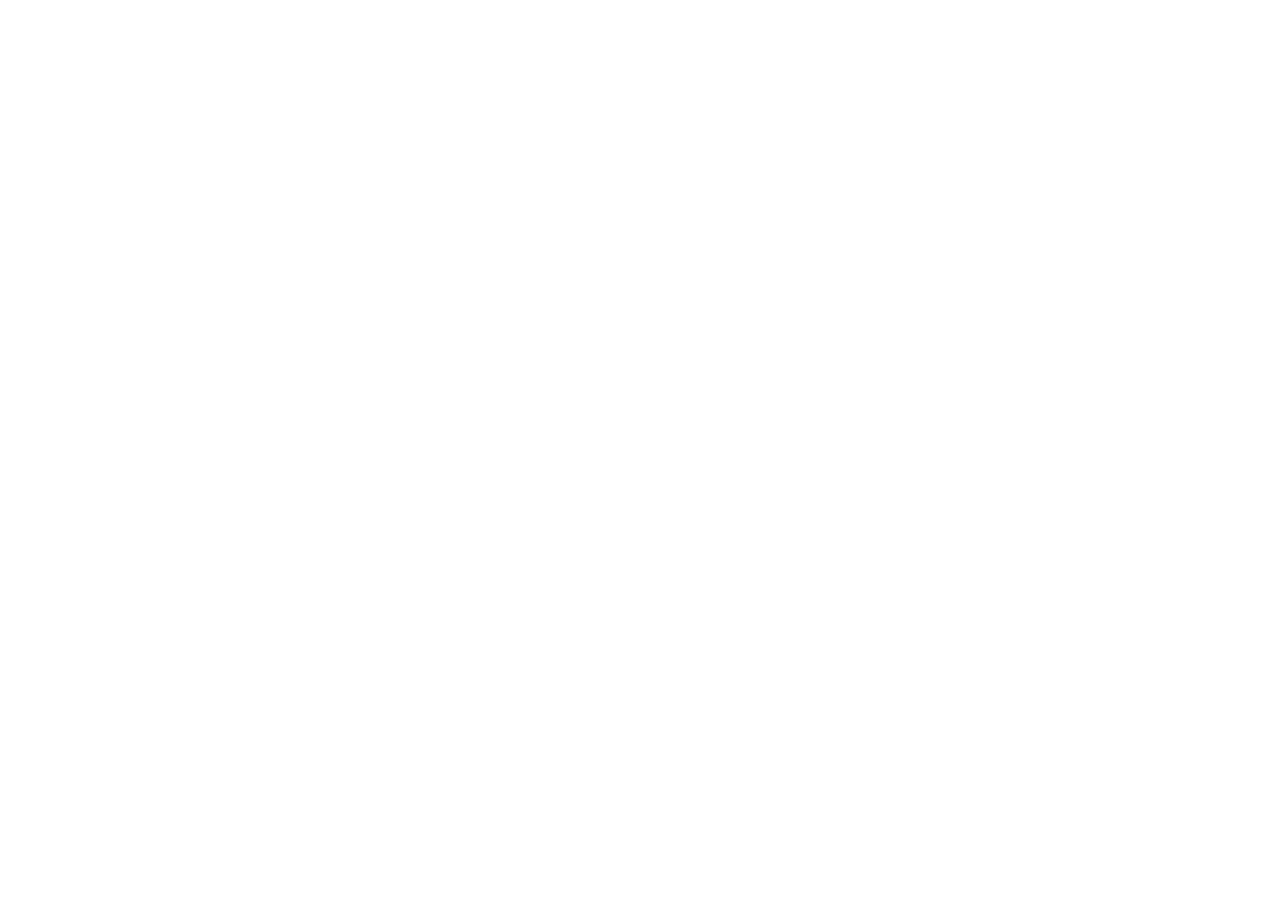
==== resume.html @ 09a9e6ef "simple commit" ====
<!DOCTYPE html>
<html lang="en">
<head>
    <meta charset="UTF-8">
    <meta name="viewport" content="width=device-width, initial-scale=1.0">
    <title>my resume </title>
</head>
<body>
    
</body>
</html>
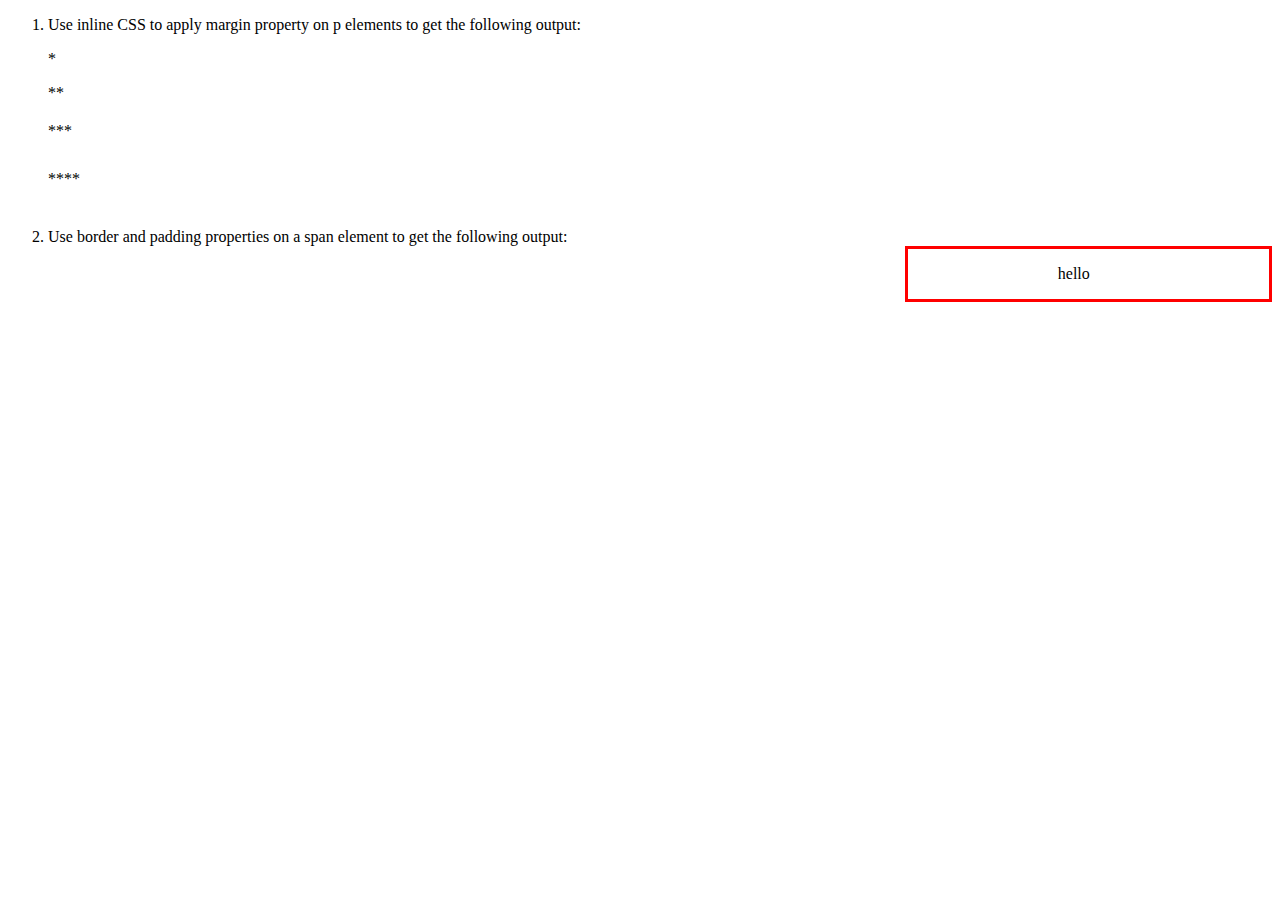
==== commit 9bf7bbe6: "merging" ====
--- a/resume.html
+++ b/resume.html
@@ -1,11 +1,35 @@
 <!DOCTYPE html>
 <html lang="en">
 <head>
-    <meta charset="UTF-8">
-    <meta name="viewport" content="width=device-width, initial-scale=1.0">
-    <title>my resume </title>
+<meta charset="UTF-8">
+<meta name="viewport" content="width=device-width, initial-scale=1.0">
+<title>Margin on Paragraphs</title>
+<style>
+.slove{
+    margin-left: 70%;
+    border: 3px solid red;
+    padding: 0px 0px 0px 150px;
+
+}
+</style>
 </head>
 <body>
-    
+    <ol>
+        <li>
+    <p>Use inline CSS to apply margin property on p elements to get the following output:</p>
+</li>
+<p style="margin-bottom: 10px">*</p>
+<p style="margin-bottom: 20px">**</p>
+<p style="margin-bottom: 30px">***</p>
+<p style="margin-bottom: 40px">****</p>
+<p>
+    <li>
+        Use border and padding properties on a span element to get the following output:
+    </li>
+    <div class="slove">
+    <p>hello</p>
+</div>
+</p>
+</ol>
 </body>
 </html>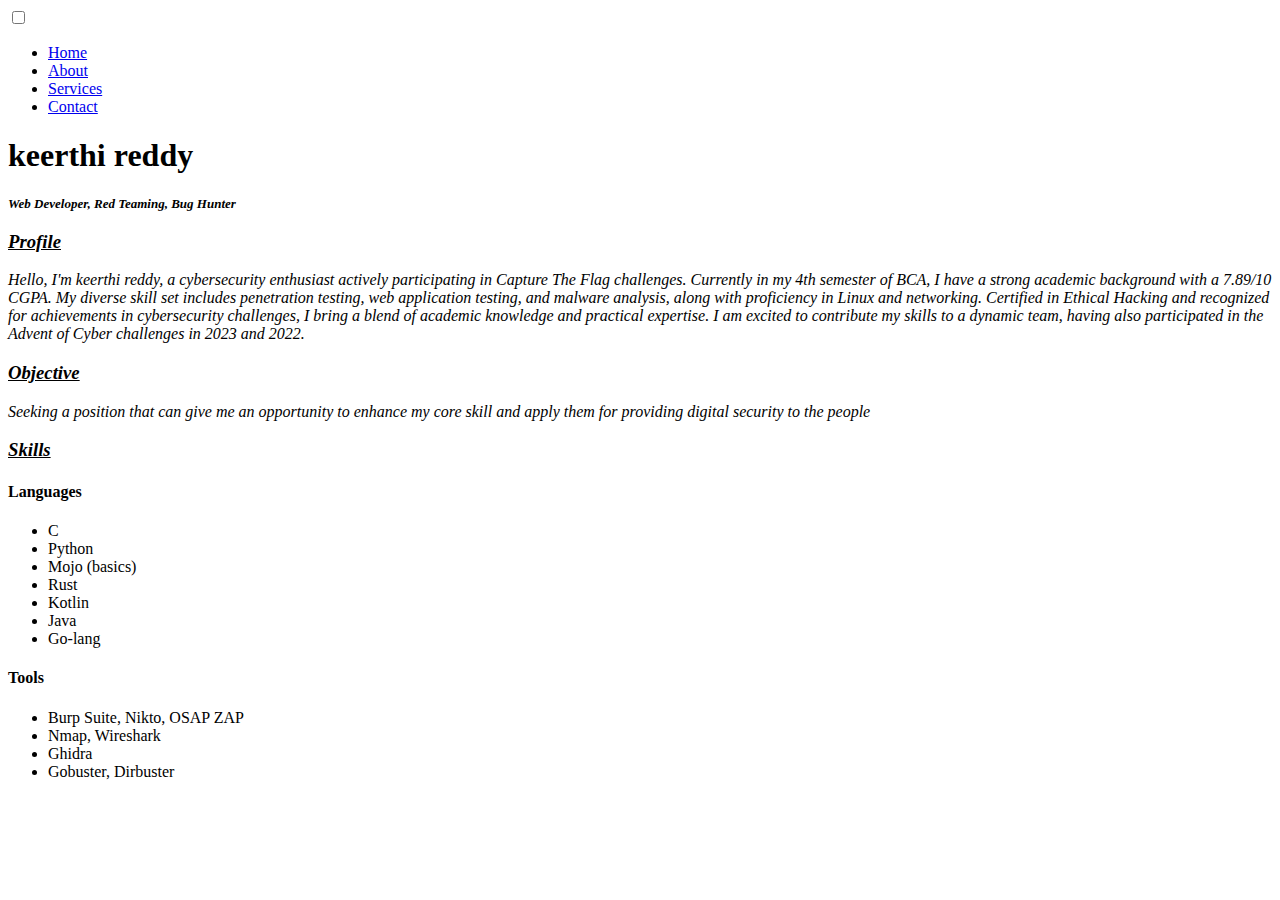
==== commit b26d0653: "resume" ====
--- a/resume.html
+++ b/resume.html
@@ -1,35 +1,103 @@
 <!DOCTYPE html>
 <html lang="en">
 <head>
-<meta charset="UTF-8">
-<meta name="viewport" content="width=device-width, initial-scale=1.0">
-<title>Margin on Paragraphs</title>
-<style>
-.slove{
-    margin-left: 70%;
-    border: 3px solid red;
-    padding: 0px 0px 0px 150px;
-
-}
-</style>
+    <meta charset="UTF-8">
+    <meta name="viewport" content="width=device-width, initial-scale=1.0">
+    <meta name="author" content="keerthi reddy'>
+    <title>My Resume</title>
+    <link rel="stylesheet" href="https://cdnjs.cloudflare.com/ajax/libs/font-awesome/5.15.4/css/all.min.css">
+    <link rel="icon" type="images/png/webp" href="anon.webp">
+    <link rel="stylesheet" href="main.css">
+    <link rel="stylesheet" href="menu.css">
 </head>
 <body>
-    <ol>
-        <li>
-    <p>Use inline CSS to apply margin property on p elements to get the following output:</p>
-</li>
-<p style="margin-bottom: 10px">*</p>
-<p style="margin-bottom: 20px">**</p>
-<p style="margin-bottom: 30px">***</p>
-<p style="margin-bottom: 40px">****</p>
-<p>
-    <li>
-        Use border and padding properties on a span element to get the following output:
-    </li>
-    <div class="slove">
-    <p>hello</p>
-</div>
-</p>
-</ol>
+    <div class="menu-wrap">
+        <input type="checkbox" class="toggler">
+        <div class="hamburger"><div></div></div>
+        <div class="menu">
+          <div>
+            <div>
+              <ul>
+                <li><a href="#">Home</a></li>
+                <li><a href="#">About</a></li>
+                <li><a href="#">Services</a></li>
+                <li><a href="#">Contact</a></li>
+              </ul>
+            </div>
+          </div>
+        </div>
+      </div>
+    <div>
+        <h1>keerthi reddy</h1>
+    </div>
+    <div class="social-links">
+        <a href="#"><i class="fab fa-linkedin"></i></a>
+        <a href="#"><i class="fab fa-github"></i></a>
+        <a href="#"><i class="fab fa-twitter"></i></a>
+        <a href="#"><i class="fab fa-instagram"></i></a>
+    </div>
+    <div class="resume-content">
+        <font face="verdana" size="2">
+            <em>
+                <h4>Web Developer, Red Teaming, Bug Hunter</h4>
+            </em>
+        </font>
+        <p>
+            <font face="Open Sans">
+                <u><em><h3>Profile</h3></em></u>
+                
+                <i>
+                    Hello, I'm keerthi reddy, a cybersecurity enthusiast actively participating in Capture The Flag challenges. 
+                    Currently in my 4th semester of BCA, I have a strong academic background with a 7.89/10 CGPA. 
+                    My diverse skill set includes penetration testing, web application testing, and malware analysis, 
+                    along with proficiency in Linux and networking. Certified in Ethical Hacking and recognized for achievements in 
+                    cybersecurity challenges, I bring a blend of academic knowledge and practical expertise. 
+                    I am excited to contribute my skills to a dynamic team, having also participated in the Advent of Cyber challenges in 2023 and 2022.
+                </i>
+            </font>
+        </p>
+        <p>
+            <font face="Open Sans">
+                <u><em><h3>Objective </h3></em></u>
+                <i>Seeking a position that can give me an opportunity to enhance my core skill  and apply them for providing digital security to the people </i>
+            </font>
+        </p>
+        <p>
+            <font face="Open Sans">
+                <u><em><h3>Skills</h3></em></u>
+                <h4>Languages</h4>
+                <ul>
+                    <li>C</li>
+                    <li>Python</li>
+                    <li>Mojo (basics)</li>
+                    <li>Rust</li>
+                    <li>Kotlin</li>
+                    <li>Java</li>
+                    <li>Go-lang</li>
+                </ul>
+            </font>
+        </p>
+        <p>
+            <font face="Open Sans">
+                <h4>Tools</h4>
+                <ul>
+                    <li>Burp Suite, Nikto, OSAP ZAP</li>
+                    <li>Nmap, Wireshark</li>
+                    <li>Ghidra</li>
+                    <li>Gobuster, Dirbuster</li>
+                </ul>
+            </font>
+        </p>
+    </div>
+    </div>
+    <div class="cursor1"></div>
+    <div class="cursor2"></div>
+    <script>
+        var cursor1 = document.querySelector(".cursor1");
+        var cursor2 = document.querySelector(".cursor2");
+        document.addEventListener("mousemove", function(e) {
+            cursor1.style.transform = cursor2.style.transform = "translate(-50%, -50%) translate(" + e.clientX + "px, " + e.clientY + "px)";
+        });
+    </script>
 </body>
 </html>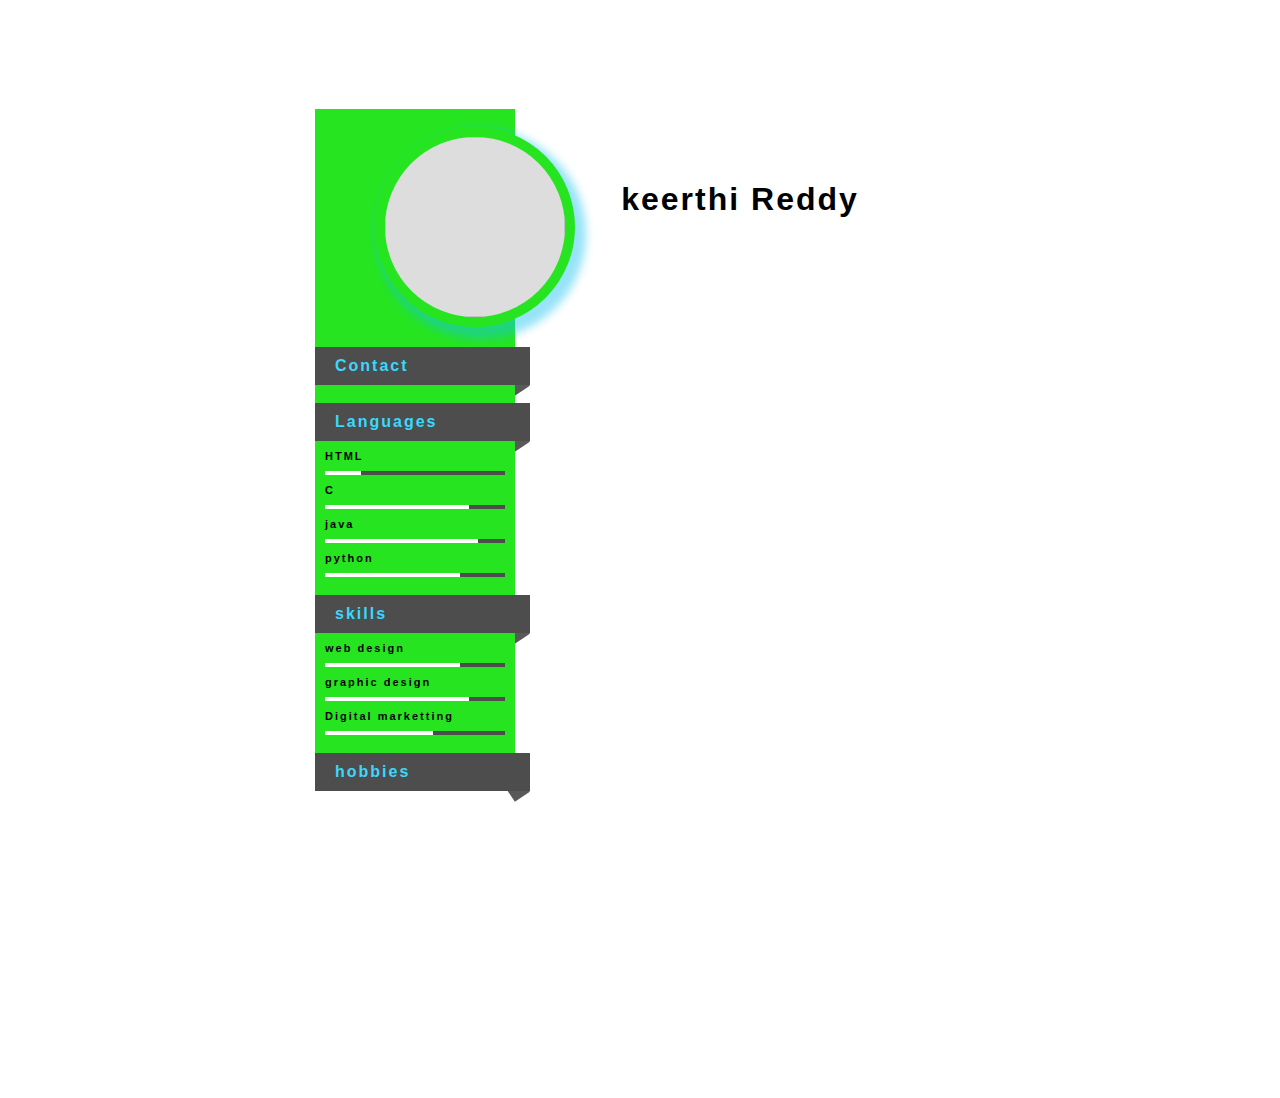
==== commit 0a2b6533: "resume" ====
--- a/resume.html
+++ b/resume.html
@@ -3,101 +3,110 @@
 <head>
     <meta charset="UTF-8">
     <meta name="viewport" content="width=device-width, initial-scale=1.0">
-    <meta name="author" content="keerthi reddy'>
-    <title>My Resume</title>
-    <link rel="stylesheet" href="https://cdnjs.cloudflare.com/ajax/libs/font-awesome/5.15.4/css/all.min.css">
-    <link rel="icon" type="images/png/webp" href="anon.webp">
-    <link rel="stylesheet" href="main.css">
-    <link rel="stylesheet" href="menu.css">
+    <title>Jeevan S</title>
+    <link rel="stylesheet" type="text/css" href="style.css">
+    <link href="https://fonts.googleapis.com/css?family=material+icons" rel="stylesheet">
+    <link rel="stylesheet" href="https://cdnjs.cloudflare.com/ajax/libs/font-awesome/6.5.1/css/all.min.css" integrity="sha512-DTOQO9RWCH3ppGqcWaEA1BIZOC6xxalwEsw9c2QQeAIftl+Vegovlnee1c9QX4TctnWMn13TZye+giMm8e2LwA==" crossorigin="anonymous" referrerpolicy="no-referrer" />
+    <link rel="icon"  type="images/pic.jpg"  href="images/pic.jpg">
 </head>
 <body>
-    <div class="menu-wrap">
-        <input type="checkbox" class="toggler">
-        <div class="hamburger"><div></div></div>
-        <div class="menu">
-          <div>
-            <div>
-              <ul>
-                <li><a href="#">Home</a></li>
-                <li><a href="#">About</a></li>
-                <li><a href="#">Services</a></li>
-                <li><a href="#">Contact</a></li>
-              </ul>
+
+ <div class="main">
+    <div class="left">
+        <br>
+        <div class="profile-img"><img src="images/pic.jpg"></div>
+
+        <div class="box-1">
+            <div class="heading">
+                <p>Contact</p>
             </div>
-          </div>
+            <center><p class="p1"><a href="tel:+91 7892894538"></a><i class="fa-solid fa-phone"></i>
+            <a href="mailto:jeevans2224@gmail.com"></a><i class="fa-solid fa-envelope"></i>
+            <a href="https://github.com/jeevan-s23/RESUME.git"><i class="fa-brands fa-github"></i></a>
+            <a href="www.linkedin.com/in/jeevan-s-b60b74243"><i class="fa-brands fa-linkedin"></i></a>
+            <a href=""></a><i class="fa-solid fa-location-dot"></i></p></center>
         </div>
-      </div>
-    <div>
-        <h1>keerthi reddy</h1>
+
+        <div class="box-1">
+            <div class="heading">
+                <p>Languages</p>
+            </div>
+
+            <p class="p1">HTML
+            <div class="skill-container">
+                <div class="skill html"></div>
+            </div>
+            </p>
+
+            <p class="p1">C
+            <div class="skill-container">
+                <div class="skill c"></div>
+            </div>
+            </p>
+
+            <p class="p1">java
+            <div class="skill-container">
+                <div class="skill java"></div>
+            </div>
+            </p>
+
+            <p class="p1">python
+            <div class="skill-container">
+                <div class="skill python"></div>
+            </div>
+            </p>
+        </div>
+        <br>
+        <div class="box-1">
+            <div class="heading">
+                <p>skills</p>
+            </div>
+
+            <p class="p1">web design 
+            <div class="skill-container">
+                <div class="skill web design"></div>
+            </div>
+            </p>
+
+            <p class="p1">graphic design
+            <div class="skill-container">
+                <div class="skill gra"></div>
+            </div>
+            </p>
+
+            <p class="p1">Digital marketting
+            <div class="skill-container">
+                <div class="skill dig"></div>
+            </div>
+            </p>
+        </div>
+
+        <br>
+        <div class="box-1">
+            <div class="heading">
+                <p>hobbies</p>
+            </div>
+
+            <div class="h-div"><center>
+                <i class="fa-solid fa-motorcycle"></i>
+                <i class="fa-solid fa-music"></i>
+                <i class="fa-solid fa-champagne-glasses"></i>                
+                <i class="fa-solid fa-bed"></i>
+                <i class="fa-solid fa-code"></i></center>
+            
+            </div>
+        </div>
+        
+
     </div>
-    <div class="social-links">
-        <a href="#"><i class="fab fa-linkedin"></i></a>
-        <a href="#"><i class="fab fa-github"></i></a>
-        <a href="#"><i class="fab fa-twitter"></i></a>
-        <a href="#"><i class="fab fa-instagram"></i></a>
-    </div>
-    <div class="resume-content">
-        <font face="verdana" size="2">
-            <em>
-                <h4>Web Developer, Red Teaming, Bug Hunter</h4>
-            </em>
-        </font>
-        <p>
-            <font face="Open Sans">
-                <u><em><h3>Profile</h3></em></u>
-                
-                <i>
-                    Hello, I'm keerthi reddy, a cybersecurity enthusiast actively participating in Capture The Flag challenges. 
-                    Currently in my 4th semester of BCA, I have a strong academic background with a 7.89/10 CGPA. 
-                    My diverse skill set includes penetration testing, web application testing, and malware analysis, 
-                    along with proficiency in Linux and networking. Certified in Ethical Hacking and recognized for achievements in 
-                    cybersecurity challenges, I bring a blend of academic knowledge and practical expertise. 
-                    I am excited to contribute my skills to a dynamic team, having also participated in the Advent of Cyber challenges in 2023 and 2022.
-                </i>
-            </font>
-        </p>
-        <p>
-            <font face="Open Sans">
-                <u><em><h3>Objective </h3></em></u>
-                <i>Seeking a position that can give me an opportunity to enhance my core skill  and apply them for providing digital security to the people </i>
-            </font>
-        </p>
-        <p>
-            <font face="Open Sans">
-                <u><em><h3>Skills</h3></em></u>
-                <h4>Languages</h4>
-                <ul>
-                    <li>C</li>
-                    <li>Python</li>
-                    <li>Mojo (basics)</li>
-                    <li>Rust</li>
-                    <li>Kotlin</li>
-                    <li>Java</li>
-                    <li>Go-lang</li>
-                </ul>
-            </font>
-        </p>
-        <p>
-            <font face="Open Sans">
-                <h4>Tools</h4>
-                <ul>
-                    <li>Burp Suite, Nikto, OSAP ZAP</li>
-                    <li>Nmap, Wireshark</li>
-                    <li>Ghidra</li>
-                    <li>Gobuster, Dirbuster</li>
-                </ul>
-            </font>
-        </p>
-    </div>
-    </div>
-    <div class="cursor1"></div>
-    <div class="cursor2"></div>
-    <script>
-        var cursor1 = document.querySelector(".cursor1");
-        var cursor2 = document.querySelector(".cursor2");
-        document.addEventListener("mousemove", function(e) {
-            cursor1.style.transform = cursor2.style.transform = "translate(-50%, -50%) translate(" + e.clientX + "px, " + e.clientY + "px)";
-        });
-    </script>
+
+    <div class="right"></div>
+        <div class="name-div">
+           <br><br><br><br><center><h1>keerthi Reddy</h1></center>
+        </div>
+    
+
+ </div>   
+    
 </body>
 </html>--- a/style.css
+++ b/style.css
@@ -0,0 +1,192 @@
+@import url("https://fonts.googleapis.com/css?family=monsterrat$display=swap");
+body
+{
+    background-image: linear-gradient(#636162, #blafaf);
+    height: 122vh;
+    font-weight: bold;
+    letter-spacing: 2px;
+}
+* {
+    margin: 0px; padding: 0px; font-family: 'montserrat', sans-serif;
+}
+.main
+{
+    background-color: rgb(255, 255, 255);
+    height: auto;
+    width: 650px;
+    position: absolute;
+    transform: translate(-50%,-50%);
+    left: 50%;
+    top: 50%;
+}
+.left
+{
+    background-color: #26e520;
+    width: 200px;
+    height: 100%;
+    float: left;
+}
+.right
+{
+    width: 450px;
+    float: left;
+}
+.profile-img
+{
+    height: 180px;
+    width: 180px;
+    background-color: #ddd;
+    border-radius: 50%;
+    margin-bottom: 20px;
+    margin-left: 60px;
+    border: 10px solid #26e520;
+    box-shadow: 6px 7px 9px 5px #18c1f073;  ;
+}
+.profile-img img
+{
+    width: 100%;
+    height: 100%;
+    border-radius: 50%;
+}
+.box-1
+{
+    position: relative;
+}
+.heading
+{
+    background-color: #4d4d4d;
+    padding: 10px;
+    color: #3bd8fb;
+    text-align: left;
+    padding-left: 20px;
+    margin-right: -15px;
+}
+.heading::after
+{
+    content: '';
+    position: absolute;
+    width: 21px;
+    height: 18px;
+    background-color: #5a5959;
+    left: 191px;
+    top: 26px;
+    transform: rotate(56deg);
+    z-index: -1;
+}
+.p1 .fa {
+    font-family: "Font Awesome";
+    font-size: 20px; /* adjust as needed */
+  }
+.fa-phone
+{
+    font-size: 25px;
+    color: black;
+}
+.fa-envelope
+{
+    font-size: 25px;
+    color: black;
+}
+.fa-github
+{
+    font-size: 25px;
+    color: black;
+}
+.fa-linkedin
+{
+    font-size: 25px;
+    color: black;
+}
+.fa-location-dot
+{
+    font-size: 25px;
+    color: black;
+}
+.p1
+{
+    padding: 9px 10px;
+    font-size: 11px;
+}
+.icons1
+{
+    font-size: 16px!important;
+    padding-right: 10px!important;
+    vertical-align: sub;
+}
+.skill-container
+{
+    width: 90%;
+    background-color: #4d4d4d;
+    margin: 0px 10px;
+}
+.skill
+{
+    text-align: right;
+    padding-top: 2px;
+    padding-bottom: 2px;
+    color: white;
+}
+.html
+{
+    width: 20%;
+    background-color: white;
+}
+.c
+{
+    width: 80%;
+    background-color: white;
+}
+.java
+{
+    width: 85%;
+    background-color: white;
+}
+.python
+{
+    width: 75%;
+    background-color: white;
+}
+.web
+{
+    width: 75%;
+    background-color: white;
+}
+.gra
+{
+    width: 80%;
+    background-color: white;
+}
+.dig
+{
+    width: 60%;
+    background-color: white;
+}
+.h-div .fa {
+    font-family: "Font Awesome";
+    font-size: 20px; /* adjust as needed */
+  }
+.fa-motorcycle
+{
+    font-size: 25px;
+    color: black;
+}
+.fa-music
+{
+    font-size: 25px;
+    color: black;
+}
+.fa-champagne-glasses
+{
+    font-size: 25px;
+    color: black;
+}
+.fa-bed
+{
+    font-size: 25px;
+    color: black;
+}
+.fa-code
+{
+    font-size: 25px;
+    color: black;
+}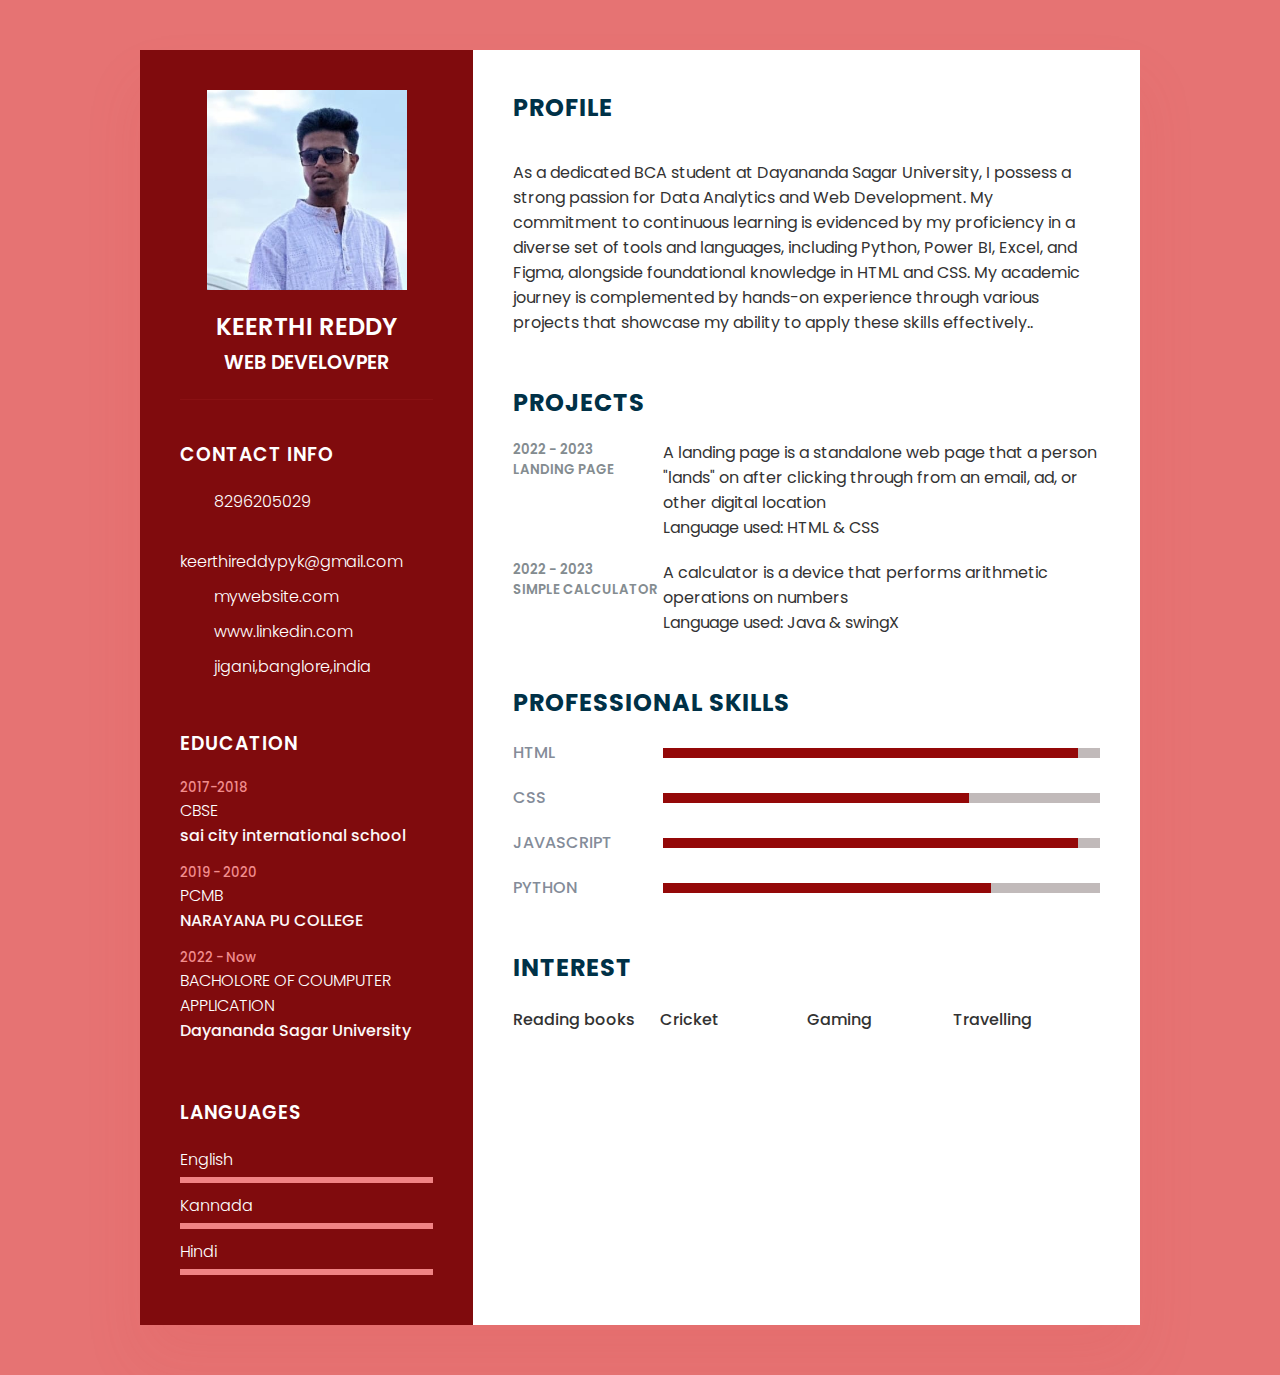
==== commit 717f924e: "eexp" ====
--- a/resume.html
+++ b/resume.html
@@ -1,112 +1,156 @@
 <!DOCTYPE html>
 <html lang="en">
 <head>
-    <meta charset="UTF-8">
     <meta name="viewport" content="width=device-width, initial-scale=1.0">
-    <title>Jeevan S</title>
-    <link rel="stylesheet" type="text/css" href="style.css">
-    <link href="https://fonts.googleapis.com/css?family=material+icons" rel="stylesheet">
-    <link rel="stylesheet" href="https://cdnjs.cloudflare.com/ajax/libs/font-awesome/6.5.1/css/all.min.css" integrity="sha512-DTOQO9RWCH3ppGqcWaEA1BIZOC6xxalwEsw9c2QQeAIftl+Vegovlnee1c9QX4TctnWMn13TZye+giMm8e2LwA==" crossorigin="anonymous" referrerpolicy="no-referrer" />
-    <link rel="icon"  type="images/pic.jpg"  href="images/pic.jpg">
+    <title>CV or Remuse Design</title>
+    <link rel="stylesheet" href="style.css">
 </head>
 <body>
-
- <div class="main">
-    <div class="left">
-        <br>
-        <div class="profile-img"><img src="images/pic.jpg"></div>
-
-        <div class="box-1">
-            <div class="heading">
-                <p>Contact</p>
+    <div class="container">
+        <div class="left_Side">
+            <div class="profileText">
+                <div class="imgBx">
+                    <img src="image\q.jpg" width="100px">
+                </div>
+                <h2>keerthi reddy<br><span>Web develovper</span></h2>
             </div>
-            <center><p class="p1"><a href="tel:+91 7892894538"></a><i class="fa-solid fa-phone"></i>
-            <a href="mailto:jeevans2224@gmail.com"></a><i class="fa-solid fa-envelope"></i>
-            <a href="https://github.com/jeevan-s23/RESUME.git"><i class="fa-brands fa-github"></i></a>
-            <a href="www.linkedin.com/in/jeevan-s-b60b74243"><i class="fa-brands fa-linkedin"></i></a>
-            <a href=""></a><i class="fa-solid fa-location-dot"></i></p></center>
+            <div class="contactInfo">
+            <h3 class="title">Contact Info</h3>
+            <ul>
+                <li>
+                    <span class="icon"><i class="fa fa-phone" aria-hidden="true"></i></span>
+                    <span class="text">8296205029</span>
+                </li>
+                <li>
+                    <span class="icon"><i class="fa fa-envelope" aria-hidden="true"></i></span>
+                    <span class="text">keerthireddypyk@gmail.com</span>
+                </li>
+                <li>
+                    <span class="icon"><i class="fa fa-globe" aria-hidden="true"></i></span>
+                    <span class="text">mywebsite.com</span>
+                </li>
+                <li>
+                    <span class="icon"><i class="fa fa-linkedin" aria-hidden="true"></i></span>
+                    <span class="text">www.linkedin.com</span>
+                </li>
+                <li>
+                    <span class="icon"><i class="fa fa-map-marker" aria-hidden="true"></i></span>
+                    <span class="text">jigani,banglore,india</span>
+                </li>
+            </ul>
         </div>
-
-        <div class="box-1">
-            <div class="heading">
-                <p>Languages</p>
-            </div>
-
-            <p class="p1">HTML
-            <div class="skill-container">
-                <div class="skill html"></div>
-            </div>
-            </p>
-
-            <p class="p1">C
-            <div class="skill-container">
-                <div class="skill c"></div>
-            </div>
-            </p>
-
-            <p class="p1">java
-            <div class="skill-container">
-                <div class="skill java"></div>
-            </div>
-            </p>
-
-            <p class="p1">python
-            <div class="skill-container">
-                <div class="skill python"></div>
-            </div>
-            </p>
+        <div class="contactInfo education">
+            <h3 class="title">EDUCATION</h3>
+            <ul>
+                <li>
+                   <h5>2017-2018</h5>
+                   <h4>CBSE</h4>
+                   <h4>sai city international school</h4>
+                </li>
+                <li>
+                    <h5>2019 - 2020</h5>
+                    <h4>PCMB</h4>
+                    <h4>NARAYANA PU COLLEGE</h4>
+                 </li>
+                 <li>
+                    <h5>2022 - Now</h5>
+                    <h4>BACHOLORE OF COUMPUTER APPLICATION</h4>
+                    <h4>Dayananda Sagar University </h4>
+                 </li>
+            </ul>
         </div>
-        <br>
-        <div class="box-1">
-            <div class="heading">
-                <p>skills</p>
-            </div>
-
-            <p class="p1">web design 
-            <div class="skill-container">
-                <div class="skill web design"></div>
-            </div>
-            </p>
-
-            <p class="p1">graphic design
-            <div class="skill-container">
-                <div class="skill gra"></div>
-            </div>
-            </p>
-
-            <p class="p1">Digital marketting
-            <div class="skill-container">
-                <div class="skill dig"></div>
-            </div>
-            </p>
+        <div class="contactInfo language">
+            <h3 class="title">LANGUAGES</h3>
+            <ul>
+                <li>
+                    <span class="text">English</span>
+                    <span class="percent"></span>
+                    <div style="width: 98%;"></div>
+                </li>
+                <li>
+                    <span class="text">Kannada</span>
+                    <span class="percent"></span>
+                    <div style="width: 100%;"></div>
+                </li>
+                <li>
+                    <span class="text">Hindi</span>
+                    <span class="percent"></span>
+                    <div style="width: 50%;"></div>
+                </li>
+            </ul>
+    </div>
+    </div>
+  <div class="right_Side">
+  <div class="about">
+    <h2 class="title2">Profile</h2>
+    <p><br>As a dedicated BCA student at Dayananda Sagar University, I possess a strong passion for Data Analytics and Web Development. My commitment to continuous learning is evidenced by my proficiency in a diverse set of tools and languages, including Python, Power BI, Excel, and Figma, alongside foundational knowledge in HTML and CSS. My academic journey is complemented by hands-on experience through various projects that showcase my ability to apply these skills effectively..</p>
+  </div>
+  <div class="about">
+    <h2 class="title2">Projects</h2>
+    <div class="box">
+        <div class="year_company">
+<h5>2022 - 2023</h5>
+<h5>Landing Page</h5>
         </div>
-
-        <br>
-        <div class="box-1">
-            <div class="heading">
-                <p>hobbies</p>
-            </div>
-
-            <div class="h-div"><center>
-                <i class="fa-solid fa-motorcycle"></i>
-                <i class="fa-solid fa-music"></i>
-                <i class="fa-solid fa-champagne-glasses"></i>                
-                <i class="fa-solid fa-bed"></i>
-                <i class="fa-solid fa-code"></i></center>
-            
-            </div>
-        </div>
-        
-
+        <div class="text">
+        <h4></h4>
+        <p>
+            A landing page is a standalone web page that a person "lands" on after clicking through from an email, ad, or other digital location <br>
+            Language used: HTML & CSS 
+        </p>
     </div>
-
-    <div class="right"></div>
-        <div class="name-div">
-           <br><br><br><br><center><h1>keerthi Reddy</h1></center>
-        </div>
-    
-
- </div>   
-    
+</div>
+  <div class="box">
+    <div class="year_company">
+<h5>2022 - 2023</h5>
+<h5>Simple Calculator</h5>
+    </div>
+    <div class="text">
+    <h4></h4>
+    <p>
+        A calculator is a device that performs arithmetic operations on numbers <br>
+        Language used: Java & swingX
+    </p>
+</div>
+</div>
+</div>
+<div class="about skills">
+    <h2 class="title2">Professional Skills</h2>
+<div class="box">
+    <h4>Html</h4>
+    <div class="percent">
+    <div style="width:95%;"></div>
+</div>
+</div>
+<div class="box">
+    <h4>CSS</h4>
+    <div class="percent">
+    <div style="width: 70%;"></div>
+</div>
+</div>
+<div class="box">
+    <h4>JAVASCRIPT</h4>
+    <div class="percent">
+    <div style="width: 95%;"></div>
+</div>
+</div>
+<div class="box">
+    <h4>PYTHON</h4>
+    <div class="percent">
+    <div style="width:75%;"></div>
+</div>
+</div>
+</div>
+<div class="About interest">
+    <h2 class="title2">Interest</h2>
+    <ul>
+        <li><i class="fa fa-bar-chart" aria-hidden="true"></i>Reading books</li>
+        <li><i class="fa fa-laptop" aria-hidden="true"></i>Cricket</li>
+        <li><i class="fa fa-gamepad" aria-hidden="true"></i>Gaming</li>
+        <li><i class="fa fa-briefcase" aria-hidden="true"></i>Travelling</li>
+    </ul>
+</div>
+  </div>
+    </div>
 </body>
 </html>--- a/style.css
+++ b/style.css
@@ -1,192 +1,248 @@
-@import url("https://fonts.googleapis.com/css?family=monsterrat$display=swap");
+@import url('https://fonts.googleapis.com/css?family=Poppins:200,300,400,500,600,700,800,900&display=swap');
+*
+{ 
+    margin:0;
+    padding:0;
+    box-sizing:border-box;
+    font-family: 'Poppins', sans-serif;
+
+}
 body
 {
-    background-image: linear-gradient(#636162, #blafaf);
-    height: 122vh;
-    font-weight: bold;
-    letter-spacing: 2px;
-}
-* {
-    margin: 0px; padding: 0px; font-family: 'montserrat', sans-serif;
-}
-.main
-{
-    background-color: rgb(255, 255, 255);
-    height: auto;
-    width: 650px;
+    background: rgb(230, 115, 115);
+    display: flex;
+    justify-content: center;
+    align-items: center;
+    min-height:100vh;
+}
+.container
+{
+    position: relative;
+    width: 100%;
+    max-width: 1000px;
+    min-height: 1000px;
+    background: #fff;
+    margin:50px;
+    display: grid;
+    grid-template-columns: 1fr 2fr ;
+    box-shadow: 0 35px 55px rgba(211, 68, 68, 0.1);
+}
+.container .left_Side
+{
+    position: relative;
+    background: #800b0d;
+    padding: 40px;
+}
+.profileText
+{
+    position: relative;
+    display:flex;
+    flex-direction: column;
+    align-items: center;
+    padding-bottom: 20px;
+    border-bottom: 1px solid rgba(179, 46, 46, 0.2);
+}
+.profileText .imgBx
+{
+    position:relative;
+    width: 200px;
+    height:200px;
+    border-radius: 50%;
+    /*overflow:hidden;*/
+
+}
+.profileText .imgBx img
+{
     position: absolute;
-    transform: translate(-50%,-50%);
-    left: 50%;
-    top: 50%;
-}
-.left
-{
-    background-color: #26e520;
-    width: 200px;
+    top: 0;
+    left: 0;
+    width: 100%;
     height: 100%;
-    float: left;
-}
-.right
-{
-    width: 450px;
-    float: left;
-}
-.profile-img
-{
-    height: 180px;
-    width: 180px;
-    background-color: #ddd;
-    border-radius: 50%;
+    object-fit: cover;
+}
+.profileText h2
+{
+    color: #fff;
+    font-size: 1.5em;
+    margin-top: 20px;
+    text-transform: uppercase;
+    text-align: center;
+    font-weight: 600;
+    line-height: 1.4em;
+}
+.profileText h2 span
+{
+    font-size: 0.8em;
+    font-style: 300;
+}
+.contactInfo
+{
+    padding-top: 40px ;
+}
+.title
+{
+    color: #fff;
+    text-transform: uppercase;
+    font-weight: 600;
+    letter-spacing: 1px;
     margin-bottom: 20px;
-    margin-left: 60px;
-    border: 10px solid #26e520;
-    box-shadow: 6px 7px 9px 5px #18c1f073;  ;
-}
-.profile-img img
-{
-    width: 100%;
+
+}
+
+.contactInfo ul
+{
+position: relative;
+}
+.contactInfo ul li
+{
+position: relative;
+list-style: none;
+margin: 10px 0;
+cursor: pointer;
+}
+.contactInfo ul li .icon
+{
+    display: inline-block;
+    width: 30px;
+    font-size: 18px;
+    color: #e37b7d;
+}
+.contactInfo ul li span
+{
+    color: #fff;
+    font-weight: 300;
+}
+.contactInfo.education li
+{
+margin-bottom: 15px;
+
+}
+.contactInfo.education h5
+{
+    color: rgb(241, 141, 141);
+    font-weight: 500;
+}
+.contactInfo.education h4
+{
+    color: rgb(252, 248, 248);
+    font-weight: 500;
+}
+.contactInfo.education h4:nth-child(2)
+{
+color: #fff;
+font-weight: 300;
+}
+.contactInfo.language .percent
+{
+    position: relative;
+    width: 100%;
+    height: 6px;
+    background: #f18384;
+    display: block;
+    margin-top: 5px;
+}
+.contactInfo.language .percent div
+{
+    position: absolute;
+    top: 0;
+    left: 0;
     height: 100%;
-    border-radius: 50%;
-}
-.box-1
-{
-    position: relative;
-}
-.heading
-{
-    background-color: #4d4d4d;
-    padding: 10px;
-    color: #3bd8fb;
-    text-align: left;
-    padding-left: 20px;
-    margin-right: -15px;
-}
-.heading::after
-{
-    content: '';
-    position: absolute;
-    width: 21px;
-    height: 18px;
-    background-color: #5a5959;
-    left: 191px;
-    top: 26px;
-    transform: rotate(56deg);
-    z-index: -1;
-}
-.p1 .fa {
-    font-family: "Font Awesome";
-    font-size: 20px; /* adjust as needed */
-  }
-.fa-phone
-{
-    font-size: 25px;
-    color: black;
-}
-.fa-envelope
-{
-    font-size: 25px;
-    color: black;
-}
-.fa-github
-{
-    font-size: 25px;
-    color: black;
-}
-.fa-linkedin
-{
-    font-size: 25px;
-    color: black;
-}
-.fa-location-dot
-{
-    font-size: 25px;
-    color: black;
-}
-.p1
-{
-    padding: 9px 10px;
-    font-size: 11px;
-}
-.icons1
-{
-    font-size: 16px!important;
-    padding-right: 10px!important;
-    vertical-align: sub;
-}
-.skill-container
-{
-    width: 90%;
-    background-color: #4d4d4d;
-    margin: 0px 10px;
-}
-.skill
-{
-    text-align: right;
-    padding-top: 2px;
-    padding-bottom: 2px;
-    color: white;
-}
-.html
-{
-    width: 20%;
-    background-color: white;
-}
-.c
-{
-    width: 80%;
-    background-color: white;
-}
-.java
-{
-    width: 85%;
-    background-color: white;
-}
-.python
-{
-    width: 75%;
-    background-color: white;
-}
-.web
-{
-    width: 75%;
-    background-color: white;
-}
-.gra
-{
-    width: 80%;
-    background-color: white;
-}
-.dig
-{
-    width: 60%;
-    background-color: white;
-}
-.h-div .fa {
-    font-family: "Font Awesome";
-    font-size: 20px; /* adjust as needed */
-  }
-.fa-motorcycle
-{
-    font-size: 25px;
-    color: black;
-}
-.fa-music
-{
-    font-size: 25px;
-    color: black;
-}
-.fa-champagne-glasses
-{
-    font-size: 25px;
-    color: black;
-}
-.fa-bed
-{
-    font-size: 25px;
-    color: black;
-}
-.fa-code
-{
-    font-size: 25px;
-    color: black;
-}+    background: #620305;
+}
+.container .right_Side
+{
+    position: relative;
+    background: #fff;
+    padding: 40px;
+}
+.about 
+{
+    margin-bottom: 50px;
+
+}
+.about:last-child
+{
+    margin-bottom: 0;
+}
+.title2
+{
+    color:#003147;
+    text-transform: uppercase;
+    letter-spacing: 1px;
+    margin-bottom: 10px;
+}
+p
+{
+    color: #333;
+}
+.about .box
+{
+    display:flex ;
+    flex-direction: row;
+    margin: 20px 0;
+}
+.about .box .year_company
+{
+    min-width: 150px;
+}
+.about .box .year_company h5
+{
+    text-transform: uppercase;
+    color: #848c90;
+    font-weight: 600;
+}
+.about .box .text h4{
+    text-transform: uppercase;
+    color: rgb(148, 8, 8);
+    font-size: 16px;
+}
+.skills .box
+{
+    position: relative;
+    width: 100%;
+    display:grid;
+    grid-template-columns: 150px 1fr;
+    justify-content: center;
+align-items: center;
+}
+.skills .box h4
+{
+    text-transform: uppercase;
+    color: #848c99;
+    font-weight: 500;
+
+}
+.skills .box .percent
+{
+    position: relative;
+    width: 100%;
+    height: 10px;
+background: #c1baba;
+}
+.skills .box .percent div 
+{
+position: absolute;
+top: 0;
+left: 00;
+height: 100%;
+background: rgb(148, 8, 8);
+}
+.interest ul{
+    display: grid;
+    grid-template-columns: repeat(4,1fr);
+}
+.interest ul li 
+{
+    list-style: none;
+    color: #333;
+    font-weight: 500;
+    margin: 10px 0;
+}
+.interest ul li .fa 
+{
+    color: #800b0d;
+    font-size: 18px;
+    width: 20px;
+}
+
+  